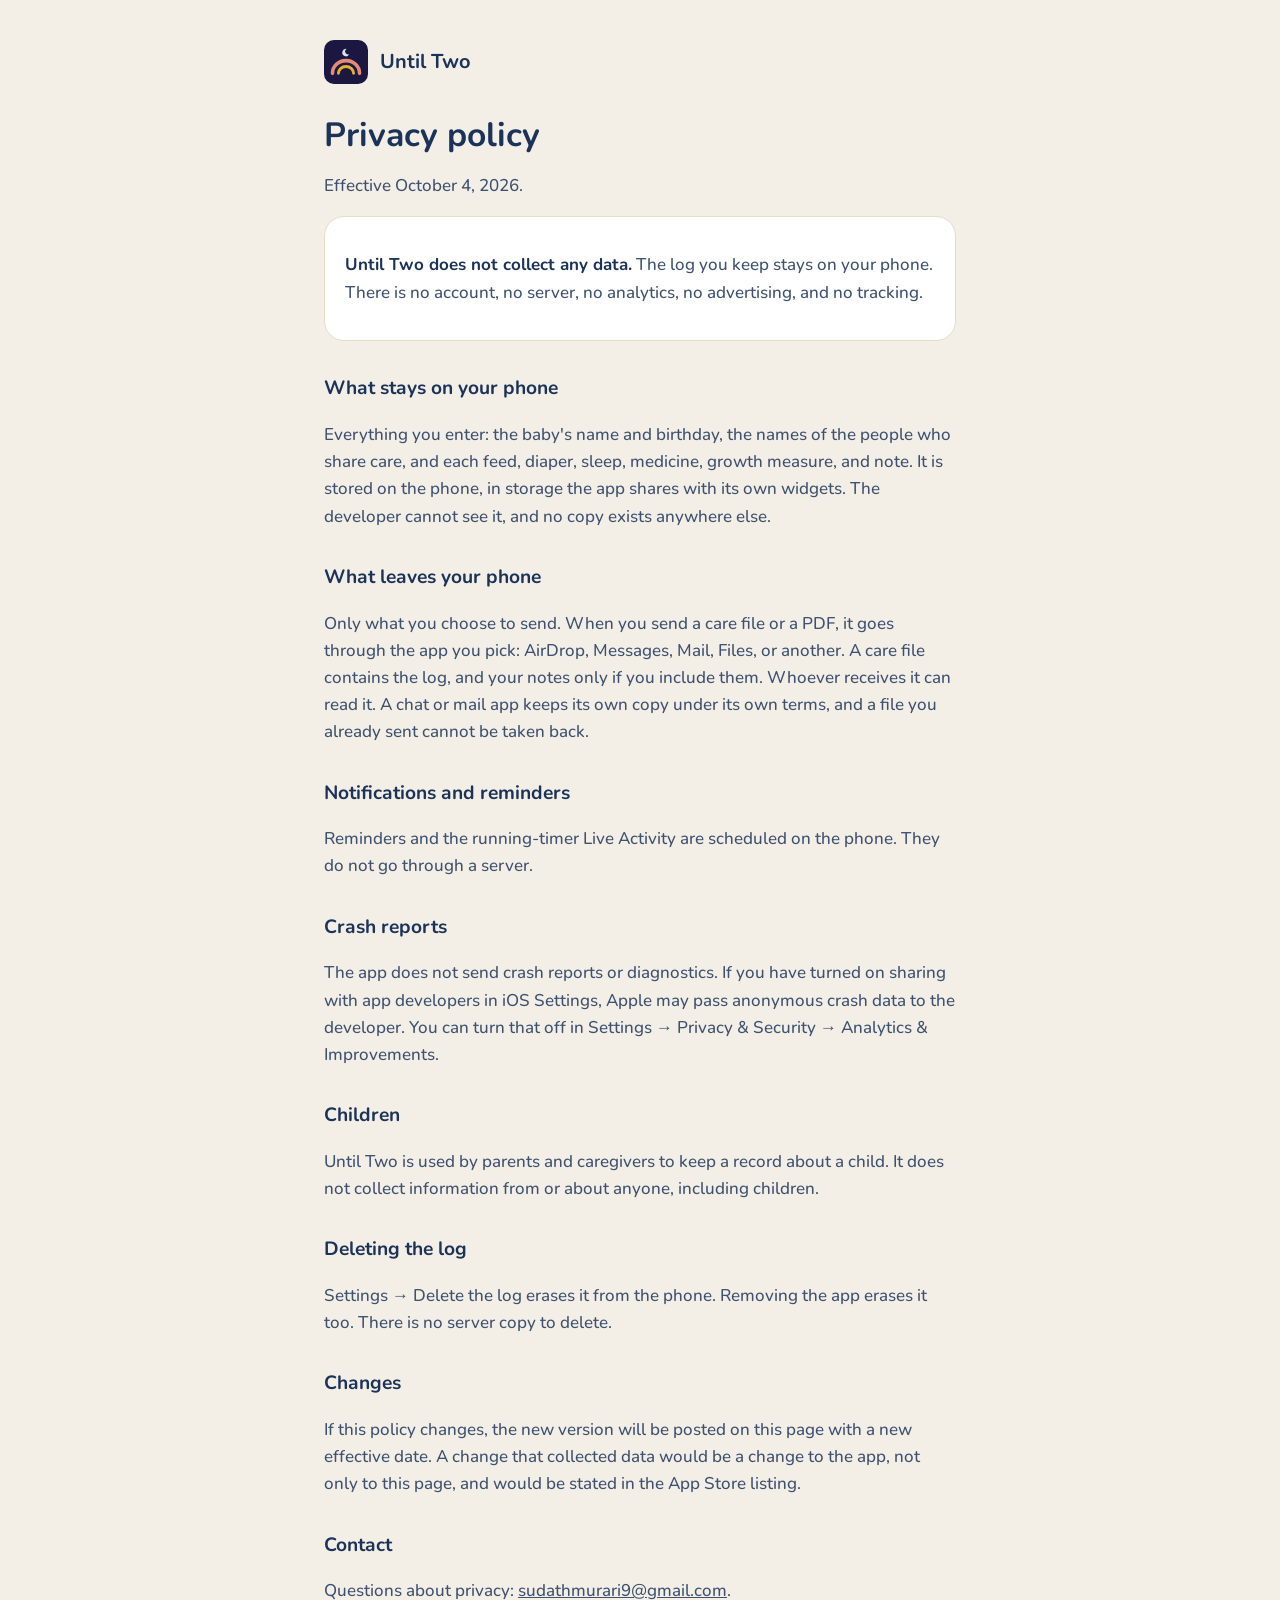
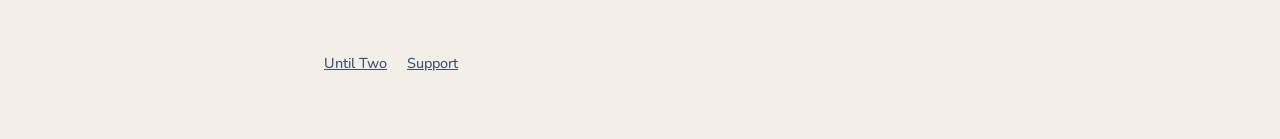
==== privacy.html @ e6624f47 "Until Two: home, privacy policy, and support pages" ====
<!doctype html>
<html lang="en">
  <head>
    <meta charset="utf-8" />
    <meta name="viewport" content="width=device-width, initial-scale=1" />
    <title>Privacy policy · Until Two</title>
    <link rel="icon" href="mark.svg" />
    <link rel="stylesheet" href="style.css" />
  </head>
  <body>
    <main>
      <header><a href="./"><img src="mark.svg" alt="" />Until Two</a></header>
      <h1>Privacy policy</h1>
      <p>Effective October 4, 2026.</p>

      <div class="card">
        <p><strong>Until Two does not collect any data.</strong> The log you keep stays on your phone. There is no account, no server, no analytics, no advertising, and no tracking.</p>
      </div>

      <h2>What stays on your phone</h2>
      <p>Everything you enter: the baby's name and birthday, the names of the people who share care, and each feed, diaper, sleep, medicine, growth measure, and note. It is stored on the phone, in storage the app shares with its own widgets. The developer cannot see it, and no copy exists anywhere else.</p>

      <h2>What leaves your phone</h2>
      <p>Only what you choose to send. When you send a care file or a PDF, it goes through the app you pick: AirDrop, Messages, Mail, Files, or another. A care file contains the log, and your notes only if you include them. Whoever receives it can read it. A chat or mail app keeps its own copy under its own terms, and a file you already sent cannot be taken back.</p>

      <h2>Notifications and reminders</h2>
      <p>Reminders and the running-timer Live Activity are scheduled on the phone. They do not go through a server.</p>

      <h2>Crash reports</h2>
      <p>The app does not send crash reports or diagnostics. If you have turned on sharing with app developers in iOS Settings, Apple may pass anonymous crash data to the developer. You can turn that off in Settings → Privacy &amp; Security → Analytics &amp; Improvements.</p>

      <h2>Children</h2>
      <p>Until Two is used by parents and caregivers to keep a record about a child. It does not collect information from or about anyone, including children.</p>

      <h2>Deleting the log</h2>
      <p>Settings → Delete the log erases it from the phone. Removing the app erases it too. There is no server copy to delete.</p>

      <h2>Changes</h2>
      <p>If this policy changes, the new version will be posted on this page with a new effective date. A change that collected data would be a change to the app, not only to this page, and would be stated in the App Store listing.</p>

      <h2>Contact</h2>
      <p>Questions about privacy: <a href="mailto:sudathmurari9@gmail.com">sudathmurari9@gmail.com</a>.</p>

      <footer>
        <a href="./">Until Two</a>
        <a href="support.html">Support</a>
      </footer>
    </main>
  </body>
</html>
---- style.css ----
@font-face {
  font-family: Nunito;
  font-weight: 200 1000;
  font-display: swap;
  src: url("nunito.woff2") format("woff2");
}
:root {
  color-scheme: light dark;
  --bg: #F4EFE6;
  --ink: #1B3358;
  --muted: #3E5270;
  --card: #FFFFFF;
  --line: #E7DCCA;
}
@media (prefers-color-scheme: dark) {
  :root { --bg: #1B1740; --ink: #F6F3EF; --muted: #D5CEC6; --card: #241E52; --line: #3A3370; }
}
* { box-sizing: border-box; }
body {
  margin: 0;
  background: var(--bg);
  color: var(--ink);
  font: 500 1.0625rem/1.6 Nunito, ui-rounded, "SF Pro Rounded", "Segoe UI", sans-serif;
}
main { max-width: 42rem; margin: 0 auto; padding: 2.5rem 1.25rem 4rem; }
header { display: flex; align-items: center; gap: 0.75rem; margin-bottom: 2rem; }
header a { display: flex; align-items: center; gap: 0.75rem; color: inherit; text-decoration: none; font-weight: 700; font-size: 1.25rem; }
header img { width: 44px; height: 44px; }
h1 { font-size: 2.1rem; line-height: 1.15; font-weight: 700; margin: 0 0 0.75rem; text-wrap: balance; }
h2 { font-size: 1.2rem; font-weight: 700; margin: 2rem 0 0.4rem; }
p, li { color: var(--muted); }
strong { color: var(--ink); }
a { color: inherit; }
ul { padding-left: 1.2rem; }
.card { background: var(--card); border: 1px solid var(--line); border-radius: 1.25rem; padding: 1.1rem 1.25rem; margin: 1rem 0; }
.lede { font-size: 1.2rem; }
footer { margin-top: 3rem; font-size: 0.9rem; color: var(--muted); display: flex; gap: 1.25rem; flex-wrap: wrap; }
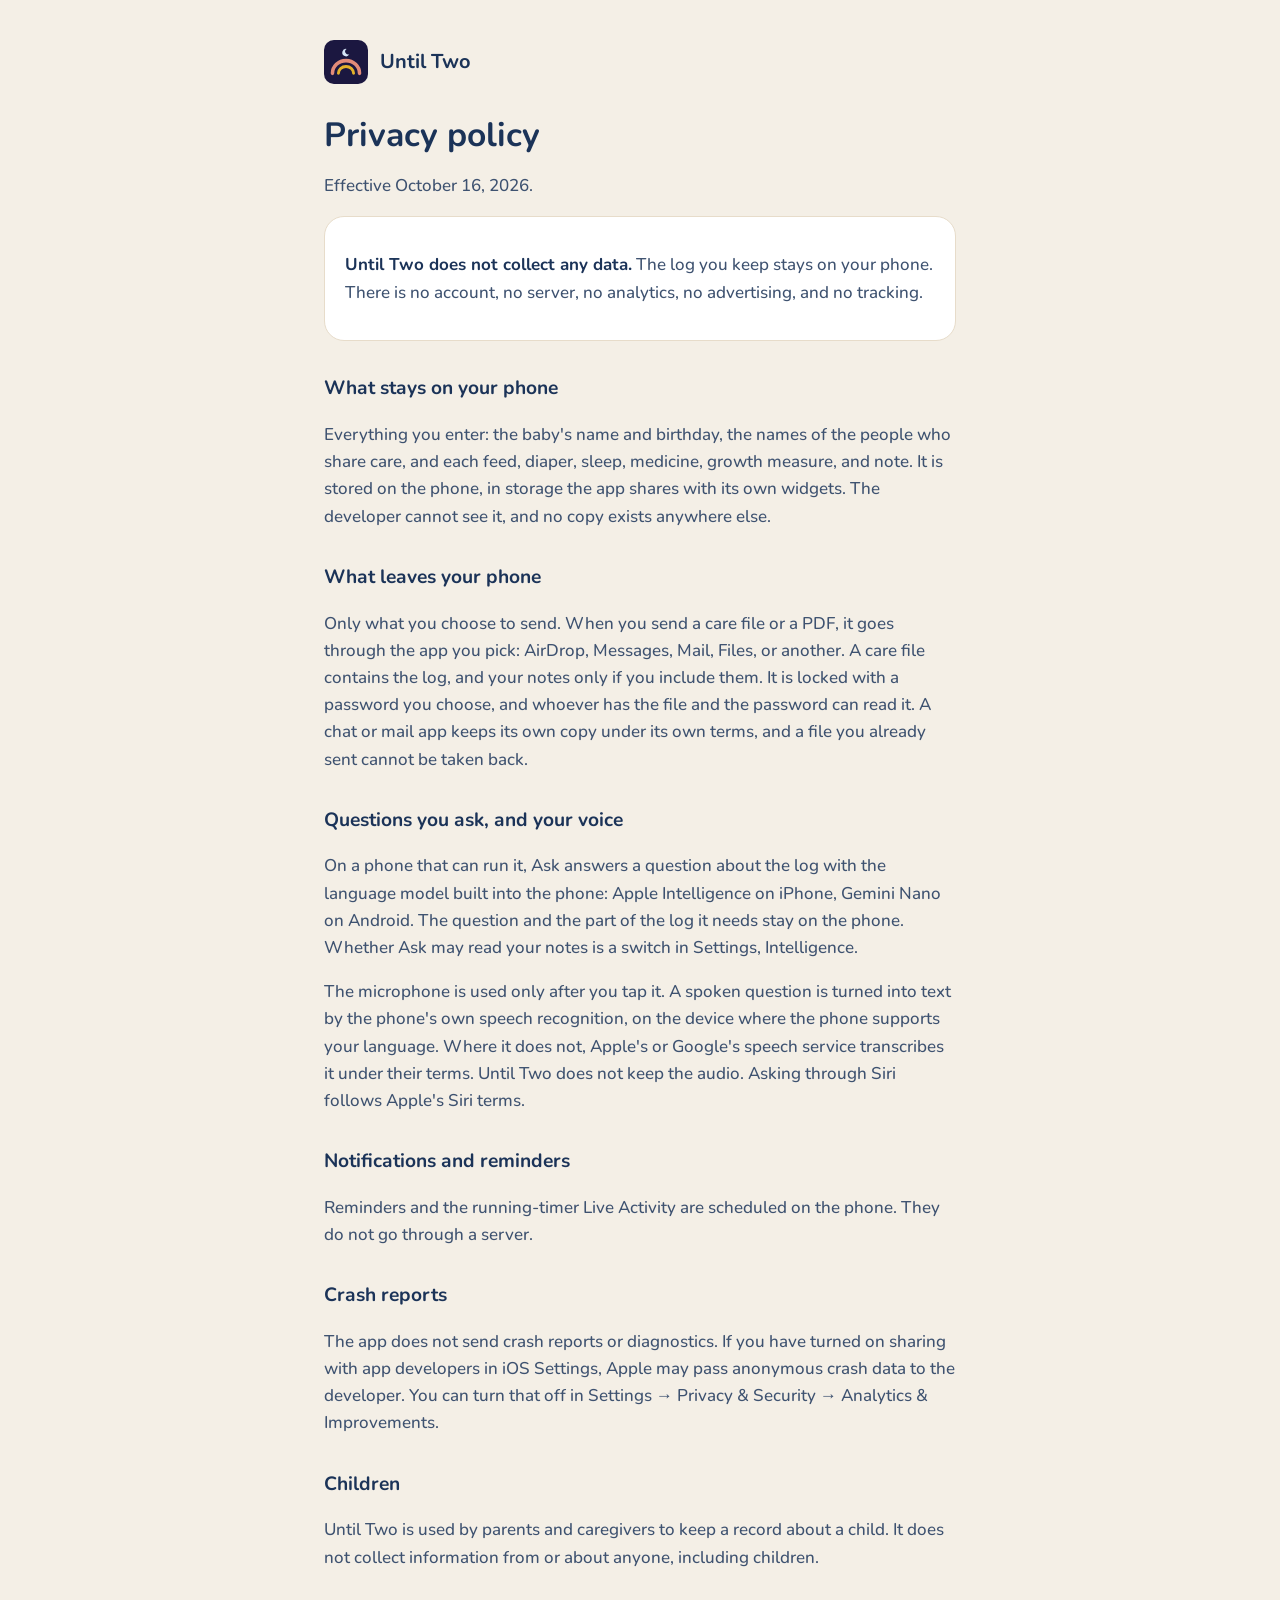
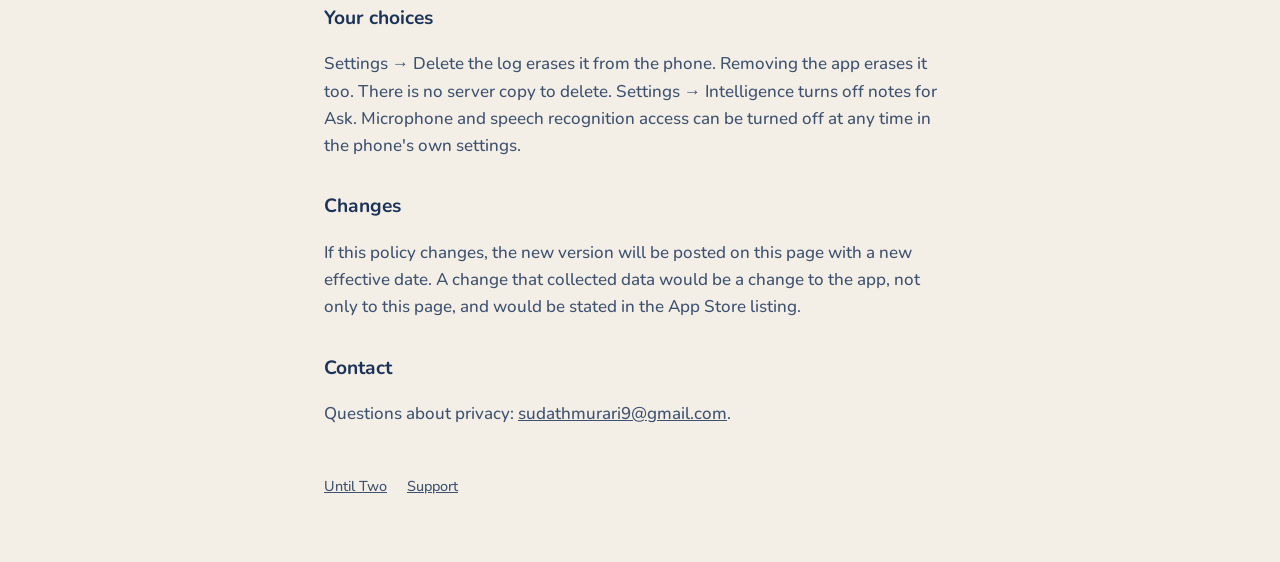
==== commit 5c28898f: "1.6.0: the story, Ask, privacy choices and accessibility" ====
--- a/privacy.html
+++ b/privacy.html
@@ -11,7 +11,7 @@
     <main>
       <header><a href="./"><img src="mark.svg" alt="" />Until Two</a></header>
       <h1>Privacy policy</h1>
-      <p>Effective October 4, 2026.</p>
+      <p>Effective October 16, 2026.</p>
 
       <div class="card">
         <p><strong>Until Two does not collect any data.</strong> The log you keep stays on your phone. There is no account, no server, no analytics, no advertising, and no tracking.</p>
@@ -21,7 +21,11 @@
       <p>Everything you enter: the baby's name and birthday, the names of the people who share care, and each feed, diaper, sleep, medicine, growth measure, and note. It is stored on the phone, in storage the app shares with its own widgets. The developer cannot see it, and no copy exists anywhere else.</p>
 
       <h2>What leaves your phone</h2>
-      <p>Only what you choose to send. When you send a care file or a PDF, it goes through the app you pick: AirDrop, Messages, Mail, Files, or another. A care file contains the log, and your notes only if you include them. Whoever receives it can read it. A chat or mail app keeps its own copy under its own terms, and a file you already sent cannot be taken back.</p>
+      <p>Only what you choose to send. When you send a care file or a PDF, it goes through the app you pick: AirDrop, Messages, Mail, Files, or another. A care file contains the log, and your notes only if you include them. It is locked with a password you choose, and whoever has the file and the password can read it. A chat or mail app keeps its own copy under its own terms, and a file you already sent cannot be taken back.</p>
+
+      <h2>Questions you ask, and your voice</h2>
+      <p>On a phone that can run it, Ask answers a question about the log with the language model built into the phone: Apple Intelligence on iPhone, Gemini Nano on Android. The question and the part of the log it needs stay on the phone. Whether Ask may read your notes is a switch in Settings, Intelligence.</p>
+      <p>The microphone is used only after you tap it. A spoken question is turned into text by the phone's own speech recognition, on the device where the phone supports your language. Where it does not, Apple's or Google's speech service transcribes it under their terms. Until Two does not keep the audio. Asking through Siri follows Apple's Siri terms.</p>
 
       <h2>Notifications and reminders</h2>
       <p>Reminders and the running-timer Live Activity are scheduled on the phone. They do not go through a server.</p>
@@ -32,8 +36,8 @@
       <h2>Children</h2>
       <p>Until Two is used by parents and caregivers to keep a record about a child. It does not collect information from or about anyone, including children.</p>
 
-      <h2>Deleting the log</h2>
-      <p>Settings → Delete the log erases it from the phone. Removing the app erases it too. There is no server copy to delete.</p>
+      <h2 id="choices">Your choices</h2>
+      <p>Settings → Delete the log erases it from the phone. Removing the app erases it too. There is no server copy to delete. Settings → Intelligence turns off notes for Ask. Microphone and speech recognition access can be turned off at any time in the phone's own settings.</p>
 
       <h2>Changes</h2>
       <p>If this policy changes, the new version will be posted on this page with a new effective date. A change that collected data would be a change to the app, not only to this page, and would be stated in the App Store listing.</p>
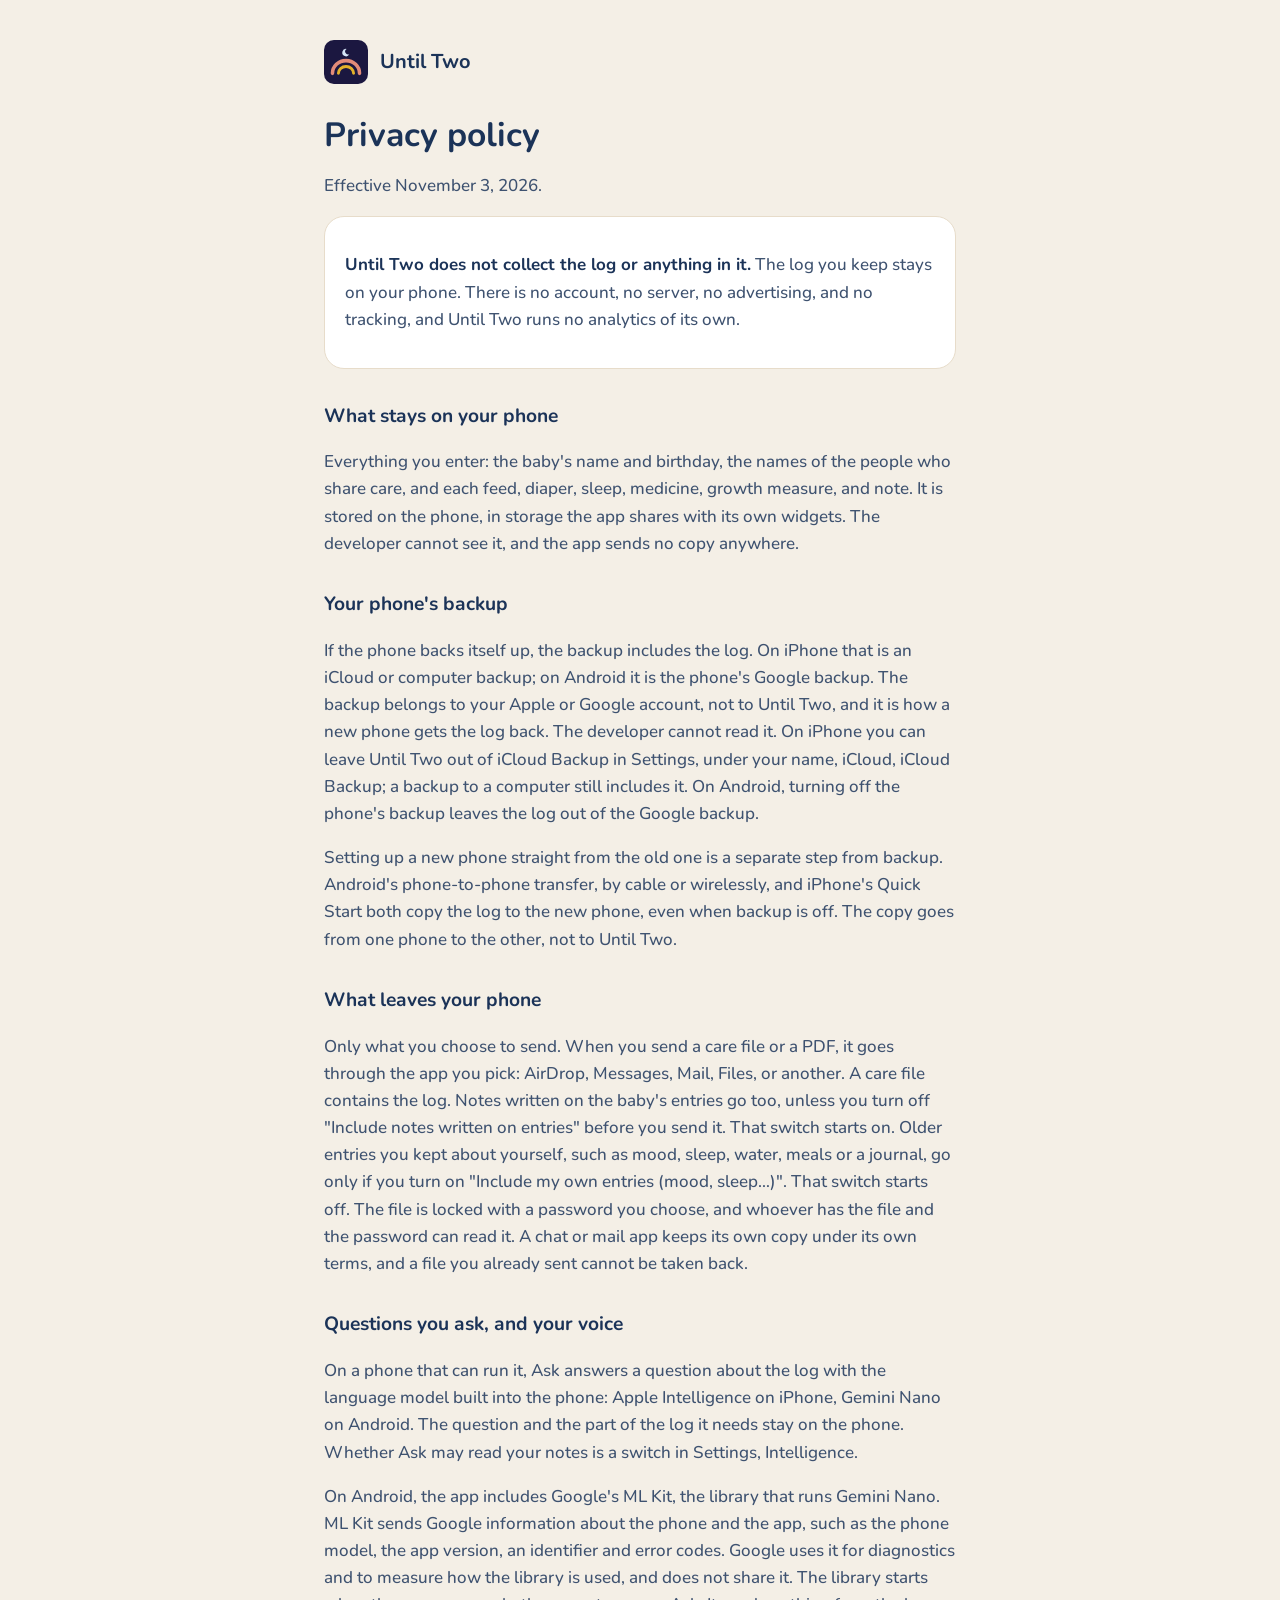
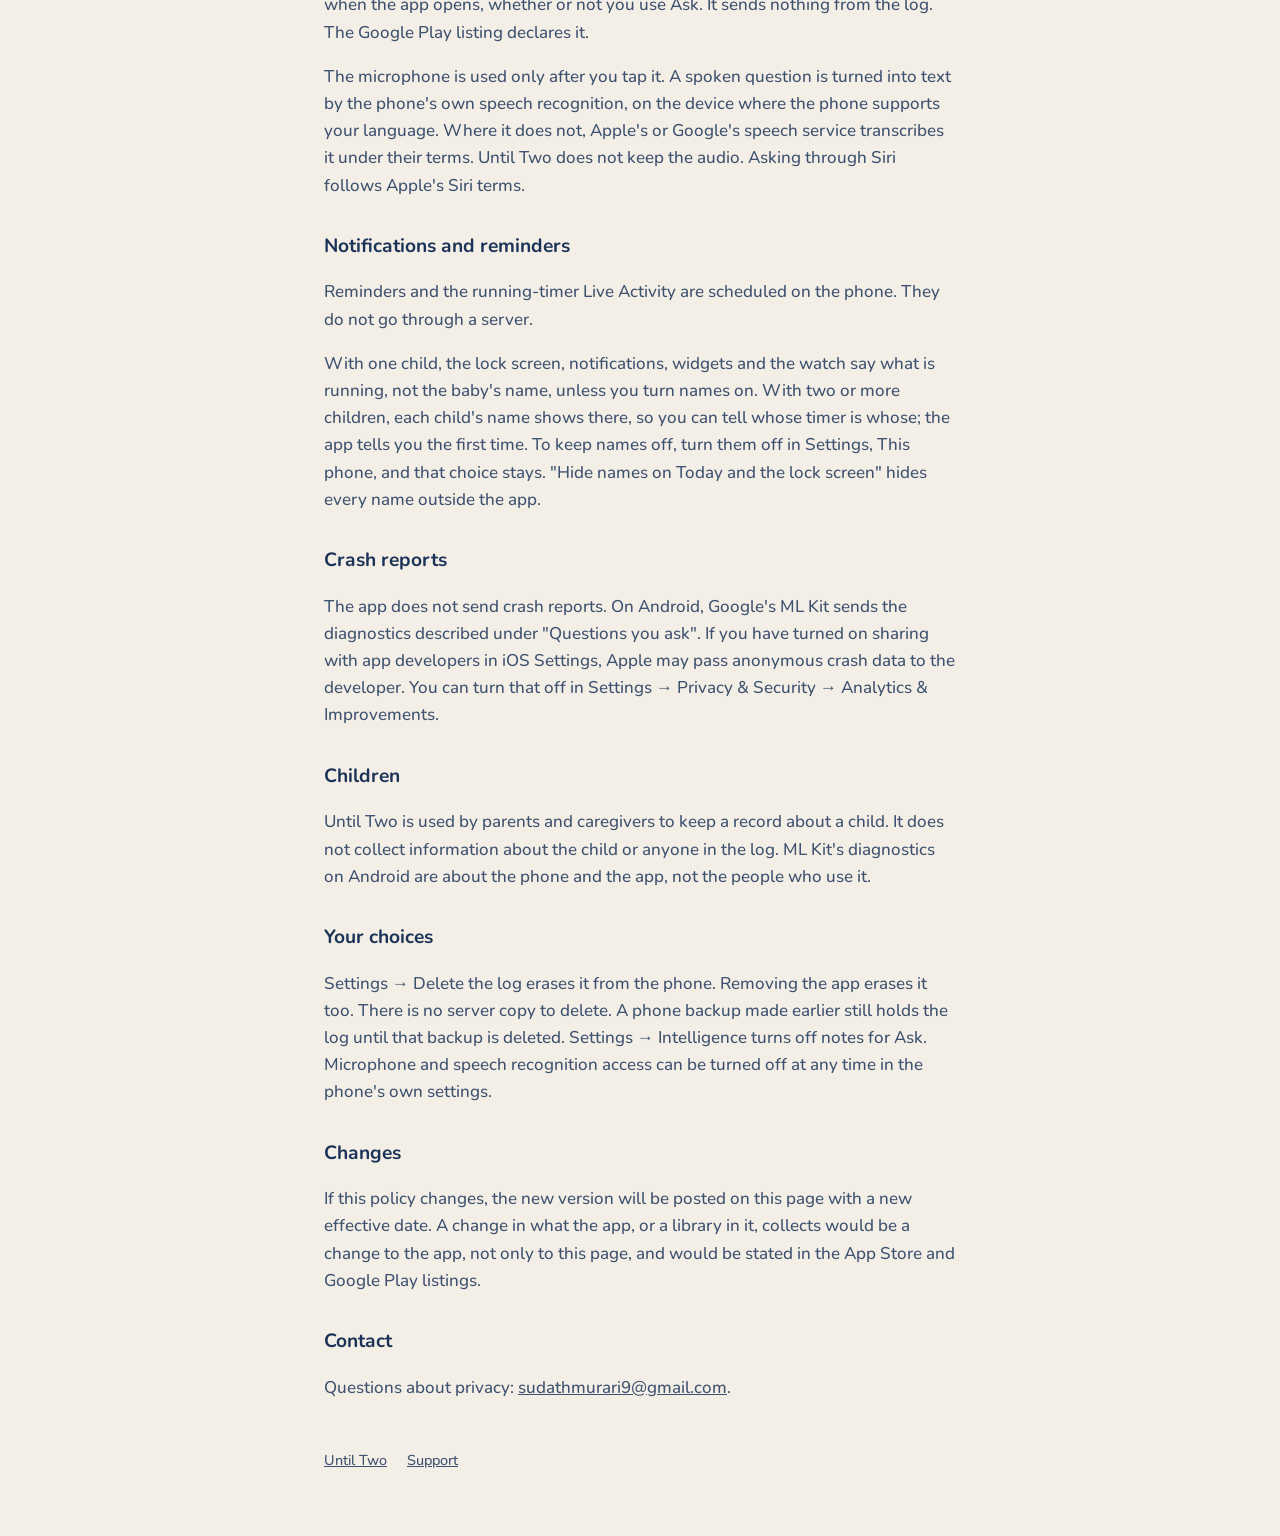
==== commit c04f4543: "1.7.0: ML Kit diagnostics, phone backup, care file switches, import, twins, appearance" ====
--- a/privacy.html
+++ b/privacy.html
@@ -11,36 +11,42 @@
     <main>
       <header><a href="./"><img src="mark.svg" alt="" />Until Two</a></header>
       <h1>Privacy policy</h1>
-      <p>Effective October 16, 2026.</p>
+      <p>Effective November 3, 2026.</p>
 
       <div class="card">
-        <p><strong>Until Two does not collect any data.</strong> The log you keep stays on your phone. There is no account, no server, no analytics, no advertising, and no tracking.</p>
+        <p><strong>Until Two does not collect the log or anything in it.</strong> The log you keep stays on your phone. There is no account, no server, no advertising, and no tracking, and Until Two runs no analytics of its own.</p>
       </div>
 
       <h2>What stays on your phone</h2>
-      <p>Everything you enter: the baby's name and birthday, the names of the people who share care, and each feed, diaper, sleep, medicine, growth measure, and note. It is stored on the phone, in storage the app shares with its own widgets. The developer cannot see it, and no copy exists anywhere else.</p>
+      <p>Everything you enter: the baby's name and birthday, the names of the people who share care, and each feed, diaper, sleep, medicine, growth measure, and note. It is stored on the phone, in storage the app shares with its own widgets. The developer cannot see it, and the app sends no copy anywhere.</p>
+
+      <h2>Your phone's backup</h2>
+      <p>If the phone backs itself up, the backup includes the log. On iPhone that is an iCloud or computer backup; on Android it is the phone's Google backup. The backup belongs to your Apple or Google account, not to Until Two, and it is how a new phone gets the log back. The developer cannot read it. On iPhone you can leave Until Two out of iCloud Backup in Settings, under your name, iCloud, iCloud Backup; a backup to a computer still includes it. On Android, turning off the phone's backup leaves the log out of the Google backup.</p>
+      <p>Setting up a new phone straight from the old one is a separate step from backup. Android's phone-to-phone transfer, by cable or wirelessly, and iPhone's Quick Start both copy the log to the new phone, even when backup is off. The copy goes from one phone to the other, not to Until Two.</p>
 
       <h2>What leaves your phone</h2>
-      <p>Only what you choose to send. When you send a care file or a PDF, it goes through the app you pick: AirDrop, Messages, Mail, Files, or another. A care file contains the log, and your notes only if you include them. It is locked with a password you choose, and whoever has the file and the password can read it. A chat or mail app keeps its own copy under its own terms, and a file you already sent cannot be taken back.</p>
+      <p>Only what you choose to send. When you send a care file or a PDF, it goes through the app you pick: AirDrop, Messages, Mail, Files, or another. A care file contains the log. Notes written on the baby's entries go too, unless you turn off "Include notes written on entries" before you send it. That switch starts on. Older entries you kept about yourself, such as mood, sleep, water, meals or a journal, go only if you turn on "Include my own entries (mood, sleep…)". That switch starts off. The file is locked with a password you choose, and whoever has the file and the password can read it. A chat or mail app keeps its own copy under its own terms, and a file you already sent cannot be taken back.</p>
 
       <h2>Questions you ask, and your voice</h2>
       <p>On a phone that can run it, Ask answers a question about the log with the language model built into the phone: Apple Intelligence on iPhone, Gemini Nano on Android. The question and the part of the log it needs stay on the phone. Whether Ask may read your notes is a switch in Settings, Intelligence.</p>
+      <p>On Android, the app includes Google's ML Kit, the library that runs Gemini Nano. ML Kit sends Google information about the phone and the app, such as the phone model, the app version, an identifier and error codes. Google uses it for diagnostics and to measure how the library is used, and does not share it. The library starts when the app opens, whether or not you use Ask. It sends nothing from the log. The Google Play listing declares it.</p>
       <p>The microphone is used only after you tap it. A spoken question is turned into text by the phone's own speech recognition, on the device where the phone supports your language. Where it does not, Apple's or Google's speech service transcribes it under their terms. Until Two does not keep the audio. Asking through Siri follows Apple's Siri terms.</p>
 
       <h2>Notifications and reminders</h2>
       <p>Reminders and the running-timer Live Activity are scheduled on the phone. They do not go through a server.</p>
+      <p>With one child, the lock screen, notifications, widgets and the watch say what is running, not the baby's name, unless you turn names on. With two or more children, each child's name shows there, so you can tell whose timer is whose; the app tells you the first time. To keep names off, turn them off in Settings, This phone, and that choice stays. "Hide names on Today and the lock screen" hides every name outside the app.</p>
 
       <h2>Crash reports</h2>
-      <p>The app does not send crash reports or diagnostics. If you have turned on sharing with app developers in iOS Settings, Apple may pass anonymous crash data to the developer. You can turn that off in Settings → Privacy &amp; Security → Analytics &amp; Improvements.</p>
+      <p>The app does not send crash reports. On Android, Google's ML Kit sends the diagnostics described under "Questions you ask". If you have turned on sharing with app developers in iOS Settings, Apple may pass anonymous crash data to the developer. You can turn that off in Settings → Privacy &amp; Security → Analytics &amp; Improvements.</p>
 
       <h2>Children</h2>
-      <p>Until Two is used by parents and caregivers to keep a record about a child. It does not collect information from or about anyone, including children.</p>
+      <p>Until Two is used by parents and caregivers to keep a record about a child. It does not collect information about the child or anyone in the log. ML Kit's diagnostics on Android are about the phone and the app, not the people who use it.</p>
 
       <h2 id="choices">Your choices</h2>
-      <p>Settings → Delete the log erases it from the phone. Removing the app erases it too. There is no server copy to delete. Settings → Intelligence turns off notes for Ask. Microphone and speech recognition access can be turned off at any time in the phone's own settings.</p>
+      <p>Settings → Delete the log erases it from the phone. Removing the app erases it too. There is no server copy to delete. A phone backup made earlier still holds the log until that backup is deleted. Settings → Intelligence turns off notes for Ask. Microphone and speech recognition access can be turned off at any time in the phone's own settings.</p>
 
       <h2>Changes</h2>
-      <p>If this policy changes, the new version will be posted on this page with a new effective date. A change that collected data would be a change to the app, not only to this page, and would be stated in the App Store listing.</p>
+      <p>If this policy changes, the new version will be posted on this page with a new effective date. A change in what the app, or a library in it, collects would be a change to the app, not only to this page, and would be stated in the App Store and Google Play listings.</p>
 
       <h2>Contact</h2>
       <p>Questions about privacy: <a href="mailto:sudathmurari9@gmail.com">sudathmurari9@gmail.com</a>.</p>
